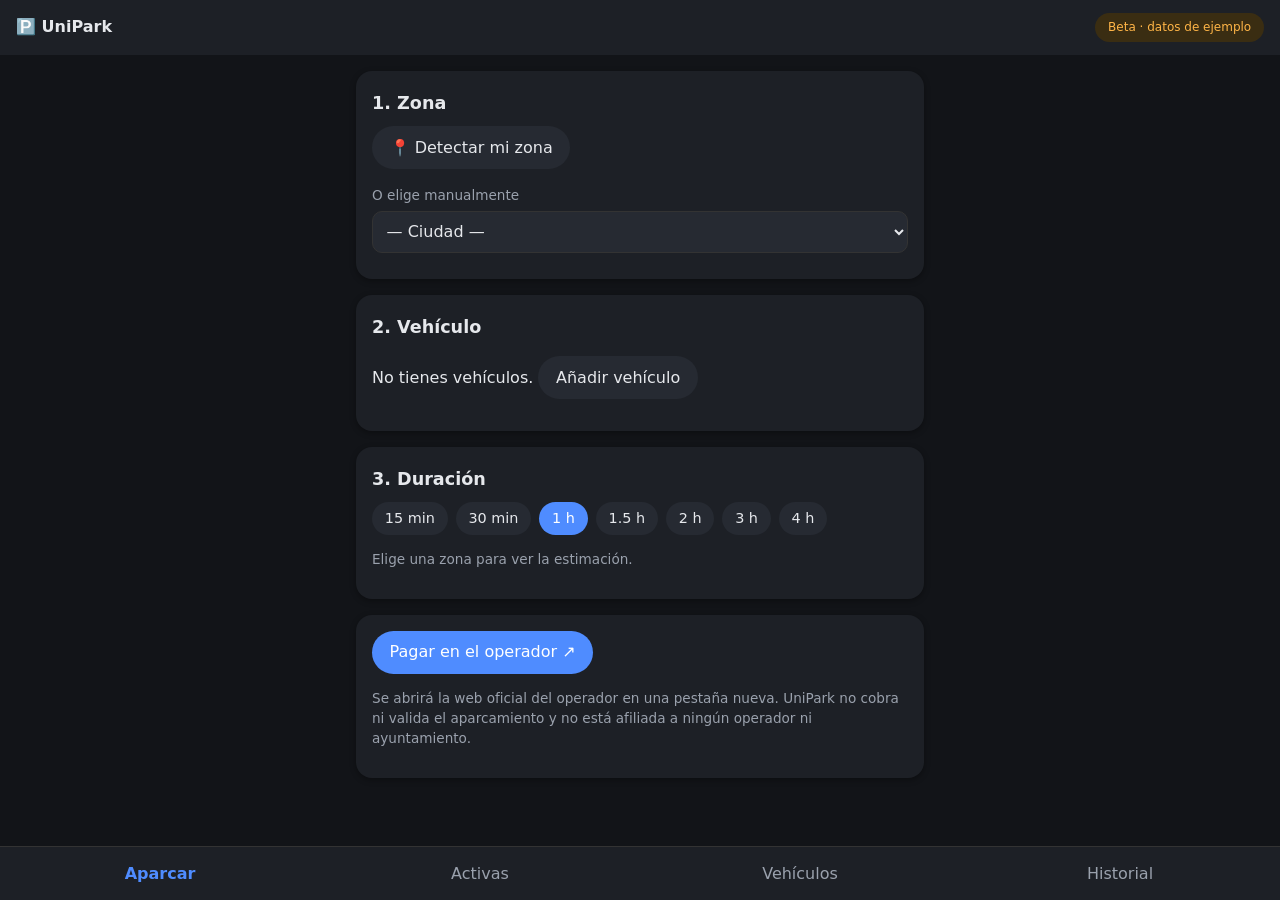
==== app/index.html @ 10bf1c2f "UniPark España: web + PWA beta" ====
<!doctype html><html lang="es"><head><meta charset="utf-8"><meta name="viewport" content="width=device-width,initial-scale=1"><title>UniPark España – App</title><meta name="theme-color" content="#121418"><link rel="manifest" href="manifest.json"><link rel="icon" href="icon.svg"><link rel="apple-touch-icon" href="icon.svg"><link rel="stylesheet" href="app.css">
<!-- GoatCounter (desactivado). Sustituye CODE y descomenta:
<script data-goatcounter="https://CODE.goatcounter.com/count" async src="https://gc.zgo.at/count.js"></script>
--></head><body>
<header><a href="../" class="brand">🅿️ UniPark</a><span class="chip warn">Beta · datos de ejemplo</span></header>
<main id="view"></main>
<nav class="tabs"><button data-t="park">Aparcar</button><button data-t="active">Activas</button><button data-t="vehicles">Vehículos</button><button data-t="history">Historial</button></nav>
<div id="toast"></div>
<script src="app.js"></script></body></html>
---- app/app.css ----
:root{--bg:#121418;--sf:#1d2026;--sf2:#262a32;--tx:#e6e8ec;--mu:#9aa1ad;--pr:#4f8cff;--ok:#3ecf8e;--wa:#ffb547;--er:#ff5d5d}
*{box-sizing:border-box}body{margin:0;font:16px/1.5 system-ui,Roboto,sans-serif;background:var(--bg);color:var(--tx);padding-bottom:72px}
header{display:flex;justify-content:space-between;align-items:center;padding:.8rem 1rem;background:var(--sf)}.brand{color:var(--tx);font-weight:700;text-decoration:none}
main{max-width:600px;margin:auto;padding:1rem}.card{background:var(--sf);border-radius:16px;padding:1rem;margin:0 0 1rem;box-shadow:0 2px 6px #0005}
h2{margin:.2rem 0 .6rem;font-size:1.1rem}.mu{color:var(--mu);font-size:.85rem}
button,.b{background:var(--pr);color:#fff;border:0;border-radius:999px;padding:.6rem 1.1rem;font:inherit;cursor:pointer;text-decoration:none;display:inline-block}
.b2{background:var(--sf2);color:var(--tx)}.bd{background:var(--er)}.bok{background:var(--ok);color:#000}
input,select{width:100%;padding:.6rem;border-radius:10px;border:1px solid #333;background:var(--sf2);color:var(--tx);font:inherit;margin:.25rem 0 .6rem}
.chips{display:flex;flex-wrap:wrap;gap:.5rem;margin:.5rem 0}.chip{background:var(--sf2);color:var(--tx);border-radius:999px;padding:.35rem .8rem;font-size:.9rem}
.chip.on{background:var(--pr);color:#fff}.chip.warn{background:#3a2d12;color:var(--wa);font-size:.75rem}
.row{display:flex;gap:.5rem;align-items:center;flex-wrap:wrap}.sp{flex:1}.price{font-size:2rem;font-weight:700}
.cd{font-size:2.2rem;font-variant-numeric:tabular-nums;font-weight:700}.soon{color:var(--wa)}.exp{color:var(--er)}
.tabs{position:fixed;bottom:0;left:0;right:0;display:flex;background:var(--sf);border-top:1px solid #333}.tabs button{flex:1;border-radius:0;background:none;color:var(--mu);padding:.9rem 0}.tabs button.on{color:var(--pr);font-weight:700}
#toast{position:fixed;bottom:80px;left:50%;transform:translateX(-50%);background:#000c;padding:.5rem 1rem;border-radius:8px;display:none}
.err{color:var(--er);font-size:.85rem}
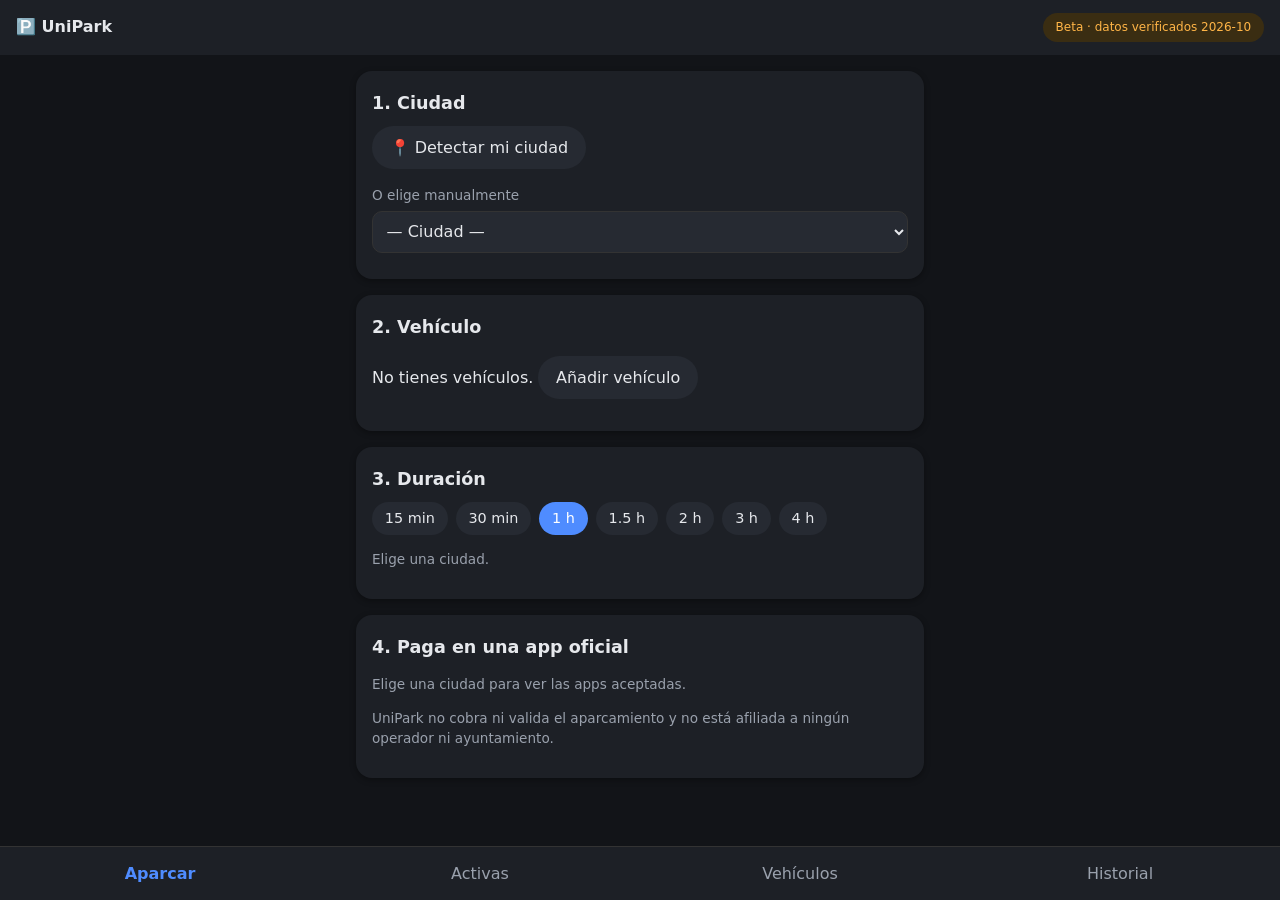
==== commit 510e5c26: "Cobertura real: 50 ciudades desde data/coverage_es.json (verificada 2026-10), apps oficiales, sin ta" ====
--- a/app/index.html
+++ b/app/index.html
@@ -2,7 +2,7 @@
 <!-- GoatCounter (desactivado). Sustituye CODE y descomenta:
 <script data-goatcounter="https://CODE.goatcounter.com/count" async src="https://gc.zgo.at/count.js"></script>
 --></head><body>
-<header><a href="../" class="brand">🅿️ UniPark</a><span class="chip warn">Beta · datos de ejemplo</span></header>
+<header><a href="../" class="brand">🅿️ UniPark</a><span class="chip warn">Beta · datos verificados 2026-10</span></header>
 <main id="view"></main>
 <nav class="tabs"><button data-t="park">Aparcar</button><button data-t="active">Activas</button><button data-t="vehicles">Vehículos</button><button data-t="history">Historial</button></nav>
 <div id="toast"></div>
--- a/app/app.css
+++ b/app/app.css
@@ -13,3 +13,4 @@
 .tabs{position:fixed;bottom:0;left:0;right:0;display:flex;background:var(--sf);border-top:1px solid #333}.tabs button{flex:1;border-radius:0;background:none;color:var(--mu);padding:.9rem 0}.tabs button.on{color:var(--pr);font-weight:700}
 #toast{position:fixed;bottom:80px;left:50%;transform:translateX(-50%);background:#000c;padding:.5rem 1rem;border-radius:8px;display:none}
 .err{color:var(--er);font-size:.85rem}
+.chip.ok{background:#12301f;color:var(--ok);font-size:.75rem}.app{border-top:1px solid #333;padding:.6rem 0}.app .row{margin-top:.4rem}a.b{font-size:.9rem;padding:.45rem .9rem}.err{color:var(--er)}
